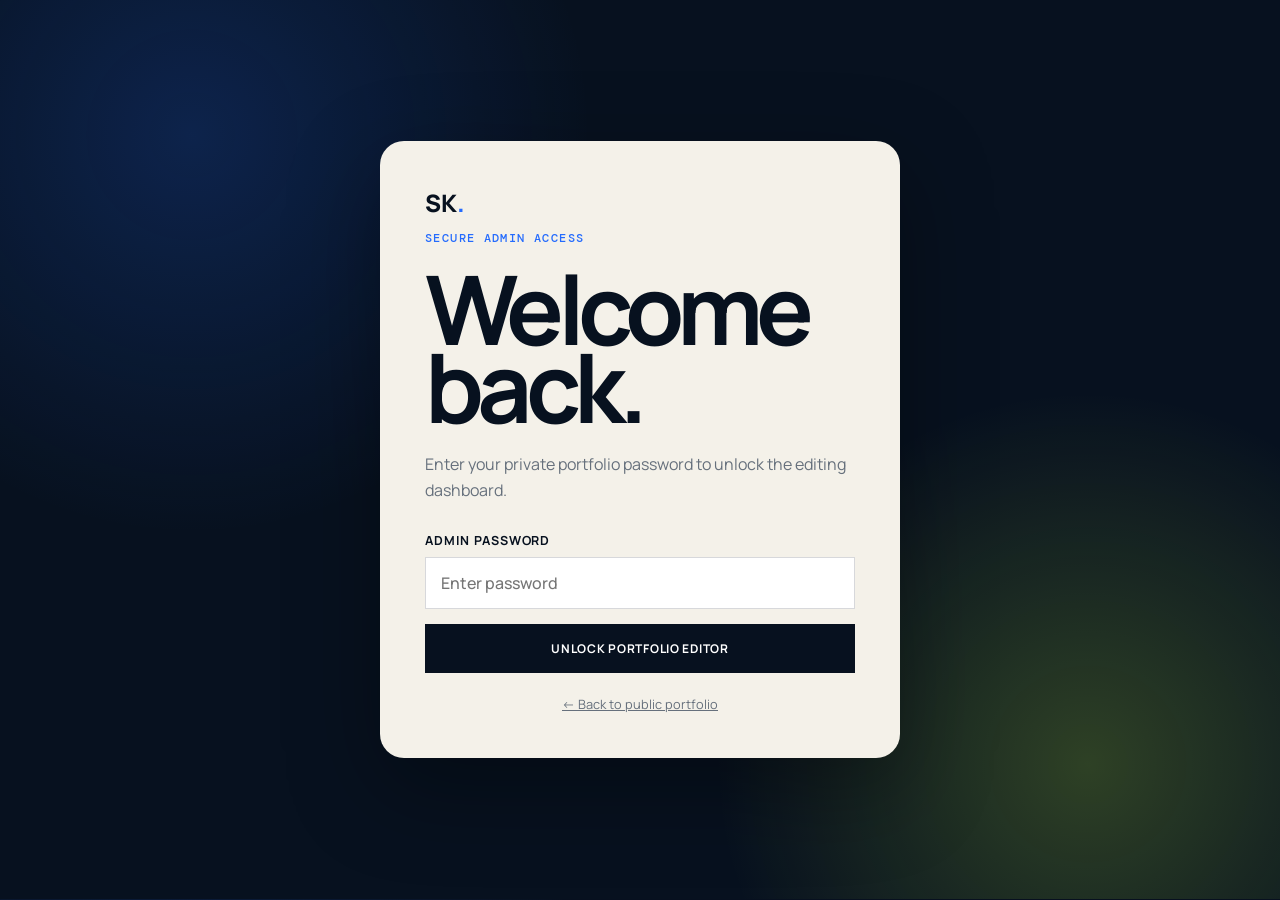
==== admin.html @ c0b86605 "Add two labeled links to every project" ====
<!doctype html>
<html lang="en">
<head><meta charset="utf-8"><meta name="viewport" content="width=device-width, initial-scale=1"><meta name="robots" content="noindex,nofollow"><title>Portfolio Admin | Siva Kalyan Karicheti</title><link rel="stylesheet" href="admin.css"></head>
<body class="locked">
  <section class="auth-screen" id="auth-screen"><form id="login-form" class="login-card"><a class="brand" href="index.html">SK<span>.</span></a><p class="eyebrow">Secure admin access</p><h1>Welcome<br>back.</h1><p>Enter your private portfolio password to unlock the editing dashboard.</p><label>Admin password<input id="admin-password" type="password" autocomplete="current-password" placeholder="Enter password" required></label><button type="submit">Unlock portfolio editor</button><p id="login-message" role="status"></p><a class="back-link" href="index.html">← Back to public portfolio</a></form></section>
  <header><a class="brand" href="index.html">SK<span>.</span></a><div><span class="status" id="status">Draft mode</span><button class="logout" id="logout" type="button">Lock</button><a class="view-site" href="index.html">View public site ↗</a></div></header>
  <main>
    <aside><p class="eyebrow">Portfolio control room</p><h1>Admin<br>studio.</h1><p>Edit your public profile, then publish directly to GitHub. Visitors can view the portfolio but cannot change it.</p><nav><a href="#identity">Identity</a><a href="#contact">Contact & socials</a><a href="#experience">Experience</a><a href="#projects">Projects</a><a href="#gallery">Gallery</a><a href="#skills">Skills</a><a href="#achievements">Achievements</a><a href="#certificates">Certificates</a><a href="#publish">Publish</a></nav></aside>
    <form id="editor-form">
      <section id="identity"><div class="section-heading"><span>01</span><div><h2>Identity</h2><p>Your main introduction, portrait and personal highlights.</p></div></div><div class="fields"><label>Full name<input id="name" required></label><label>Location<input id="location" required></label><label class="wide">Professional headline<textarea id="headline" rows="3" required></textarea></label><label class="wide">About - opening<textarea id="about-primary" rows="5" required></textarea></label><label class="wide">About - details<textarea id="about-secondary" rows="5" required></textarea></label><label class="wide file-field">Replace profile image<input id="profile-upload" type="file" accept="image/jpeg,image/png,image/webp"><small>JPG, PNG or WebP. Use a square portrait under 2 MB.</small></label></div><div class="subheading"><h3>Personal detail cards</h3><button class="add" type="button" data-add="personal">+ Add detail</button></div><div id="personal-editor" class="repeat-list compact-list"></div></section>
      <section id="contact"><div class="section-heading"><span>02</span><div><h2>Contact & socials</h2><p>Public ways for people to reach and follow you.</p></div></div><div class="fields"><label>Email<input id="email" type="email" required></label><label>Phone<input id="phone" required></label></div><div class="subheading"><h3>Additional personal information</h3><div class="add-menu"><select id="personal-info-menu" aria-label="Personal information type"><option value="Address">Address</option><option value="Date of birth">Date of birth</option><option value="Family detail">Family detail</option><option value="Custom detail">Custom detail</option></select><button class="add" id="add-personal-info" type="button">+ Add</button></div></div><p class="privacy-warning">Privacy notice: information added here will be public and may appear in Google search results.</p><div id="personal-info-editor" class="repeat-list"></div><div class="subheading"><h3>GitHub and social media links</h3><button class="add" type="button" data-add="social">+ Add link</button></div><div id="social-editor" class="repeat-list compact-list"></div></section>
      <section id="experience"><div class="section-heading"><span>03</span><div><h2>Experience & education</h2><p>Edit your complete professional timeline.</p></div><button class="add" type="button" data-add="experience">+ Add</button></div><div id="experience-editor" class="repeat-list"></div></section>
      <section id="projects"><div class="section-heading"><span>04</span><div><h2>Projects</h2><p>Add portfolio work and optional GitHub or demo links.</p></div><button class="add" type="button" data-add="project">+ Add</button></div><div id="project-editor" class="repeat-list"></div></section>
      <section id="gallery"><div class="section-heading"><span>05</span><div><h2>Gallery</h2><p>Add photos that will appear in the public gallery.</p></div><button class="add" type="button" data-add="gallery">+ Add photo</button></div><div id="gallery-editor" class="repeat-list"></div></section>
      <section id="skills"><div class="section-heading"><span>06</span><div><h2>Skills</h2><p>Add, rename or remove technical skills.</p></div><button class="add" type="button" data-add="skill">+ Add</button></div><div id="skill-editor" class="repeat-list compact-list"></div></section>
      <section id="achievements"><div class="section-heading"><span>07</span><div><h2>Achievements</h2><p>Milestones worth noticing.</p></div><button class="add" type="button" data-add="achievement">+ Add</button></div><div id="achievement-editor" class="repeat-list"></div></section>
      <section id="certificates"><div class="section-heading"><span>08</span><div><h2>Certificates</h2><p>Add certificate details and upload an image or PDF.</p></div><button class="add" type="button" data-add="certificate">+ Add</button></div><div id="certificate-editor" class="repeat-list"></div></section>
      <section id="publish" class="publish"><div class="section-heading"><span>09</span><div><h2>Publish changes</h2><p>GitHub authorization is required only when saving changes to the live website.</p></div></div><label>GitHub access token<input id="github-token" type="password" autocomplete="off" placeholder="github_pat_…" required></label><p class="security-note">The token is used only for this publish request and is never saved by the website.</p><button class="publish-button" type="submit">Publish to live portfolio</button><p id="publish-message" role="status"></p></section>
    </form>
  </main>
  <template id="achievement-template"><div class="repeat-card achievement-row"><button class="remove" type="button" aria-label="Remove achievement">×</button><label>Year<input data-key="year" required></label><label>Title<input data-key="title" required></label><label class="wide">Description<textarea data-key="description" rows="3" required></textarea></label></div></template>
  <template id="certificate-template"><div class="repeat-card certificate-row"><button class="remove" type="button" aria-label="Remove certificate">×</button><label>Certificate<input data-key="name" required></label><label>Issuer<input data-key="issuer" required></label><label class="wide">Existing certificate URL<input data-key="url" type="text" readonly placeholder="Upload a file below"></label><label class="wide file-field">Upload certificate<input class="certificate-file" type="file" accept="image/jpeg,image/png,image/webp,application/pdf"><small>Image or PDF, maximum 5 MB.</small></label></div></template>
  <template id="skill-template"><div class="repeat-card skill-row"><button class="remove" type="button" aria-label="Remove skill">×</button><label>Skill<input data-key="value" required></label></div></template>
  <template id="personal-template"><div class="repeat-card personal-row"><button class="remove" type="button" aria-label="Remove personal detail">×</button><label>Value<input data-key="value" required></label><label>Label<input data-key="label" required></label></div></template>
  <template id="social-template"><div class="repeat-card social-row"><button class="remove" type="button" aria-label="Remove social link">×</button><label>Platform / label<input data-key="label" required></label><label>Profile URL<input data-key="url" type="url" required></label></div></template>
  <template id="experience-template"><div class="repeat-card experience-row"><button class="remove" type="button" aria-label="Remove experience">×</button><label>Period<input data-key="period" required></label><label>Location<input data-key="location" required></label><label>Title<input data-key="title" required></label><label>Organization<input data-key="organization" required></label><label class="wide">Description<textarea data-key="description" rows="3" required></textarea></label></div></template>
  <template id="project-template"><div class="repeat-card project-row"><button class="remove" type="button" aria-label="Remove project">×</button><label>Number<input data-key="number" required></label><label>Category / technologies<input data-key="category" required></label><label class="wide">Project title<input data-key="title" required></label><label class="wide">Description<textarea data-key="description" rows="3" required></textarea></label><label>First link text<input data-key="link1Label" placeholder="GitHub source"></label><label>First link URL<input data-key="link1" type="url" placeholder="https://..."></label><label>Second link text<input data-key="link2Label" placeholder="Live demo"></label><label>Second link URL<input data-key="link2" type="url" placeholder="https://..."></label></div></template>
  <template id="personal-info-template"><div class="repeat-card personal-info-row"><button class="remove" type="button" aria-label="Remove personal information">×</button><label>Detail label<input data-key="label" required></label><label>Public value<input data-key="value" required></label></div></template>
  <template id="gallery-template"><div class="repeat-card gallery-row"><button class="remove" type="button" aria-label="Remove gallery item">×</button><label>Title<input data-key="title" required></label><label>Optional destination URL<input data-key="url" type="url"></label><label class="wide">Description<textarea data-key="description" rows="2"></textarea></label><label class="wide">Current image path<input data-key="image" type="text" readonly placeholder="Upload an image below"></label><label class="wide file-field">Gallery image<input class="gallery-file" type="file" accept="image/jpeg,image/png,image/webp"><small>JPG, PNG or WebP, maximum 5 MB.</small></label></div></template>
  <script src="admin.js"></script>
</body></html>
---- admin.css ----
@import url('https://fonts.googleapis.com/css2?family=DM+Mono:wght@400;500&family=Manrope:wght@400;500;600;700;800&display=swap');
:root{--ink:#07111f;--paper:#f4f1e9;--blue:#246bfd;--lime:#c8ff3d;--line:rgba(7,17,31,.16);--muted:#66707c}*{box-sizing:border-box}html{scroll-behavior:smooth}body{margin:0;background:var(--paper);color:var(--ink);font-family:Manrope,Arial,sans-serif}header{height:72px;padding:0 3vw;border-bottom:1px solid var(--line);display:flex;align-items:center;justify-content:space-between;position:sticky;top:0;background:rgba(244,241,233,.92);backdrop-filter:blur(12px);z-index:5}.brand{font-size:1.5rem;font-weight:800;color:var(--ink);text-decoration:none}.brand span,.eyebrow,.section-heading>span{color:var(--blue)}header>div{display:flex;align-items:center;gap:22px}.status{font:500 .7rem 'DM Mono';text-transform:uppercase;letter-spacing:.08em;padding:7px 10px;background:#e4e0d7}.view-site{color:var(--ink);font-size:.78rem;text-transform:uppercase;letter-spacing:.08em}main{display:grid;grid-template-columns:32% 68%;max-width:1500px;margin:auto}aside{padding:80px 4vw;position:sticky;top:72px;height:calc(100vh - 72px);border-right:1px solid var(--line)}.eyebrow{font:500 .72rem 'DM Mono';text-transform:uppercase;letter-spacing:.12em}aside h1{font-size:clamp(3.5rem,6vw,6.5rem);line-height:.86;letter-spacing:-.07em;margin:2rem 0}aside>p:last-of-type{max-width:360px;color:var(--muted);line-height:1.65}nav{display:flex;flex-direction:column;gap:10px;margin-top:3rem}nav a{color:var(--ink);text-decoration:none;font:500 .75rem 'DM Mono';text-transform:uppercase}form{padding:40px 5vw 100px}section{padding:55px 0;border-bottom:1px solid var(--line)}.section-heading{display:grid;grid-template-columns:45px 1fr auto;gap:18px;align-items:start;margin-bottom:30px}.section-heading>span{font:500 .75rem 'DM Mono'}.section-heading h2{font-size:2rem;margin:-10px 0 3px}.section-heading p{margin:0;color:var(--muted)}.fields,.repeat-card{display:grid;grid-template-columns:1fr 1fr;gap:20px}label{display:flex;flex-direction:column;gap:8px;font-size:.78rem;font-weight:700;text-transform:uppercase;letter-spacing:.07em}.wide{grid-column:1/-1}input,textarea{width:100%;border:1px solid var(--line);background:#fff;padding:14px 15px;font:500 1rem Manrope;color:var(--ink);border-radius:0}textarea{resize:vertical}input:focus,textarea:focus{outline:2px solid var(--blue);border-color:transparent}.file-field{border:1px dashed var(--line);padding:20px}.file-field input{background:transparent;border:0;padding:8px 0}.file-field small,.security-note{font-weight:400;text-transform:none;letter-spacing:0;color:var(--muted)}button{font:700 .75rem Manrope;text-transform:uppercase;letter-spacing:.06em;cursor:pointer}.add{border:1px solid var(--ink);background:transparent;padding:10px 14px}.repeat-list{display:flex;flex-direction:column;gap:14px}.repeat-card{background:#fff;padding:24px;position:relative}.remove{position:absolute;right:10px;top:8px;border:0;background:none;font-size:1.3rem;color:#8a2c2c}.publish{border-bottom:0}.publish>label{max-width:650px}.publish-button{border:0;background:var(--ink);color:#fff;padding:16px 22px;margin-top:22px}.publish-button:disabled{opacity:.5}.publish-button:hover{background:var(--blue)}#publish-message{font-weight:700}.success{color:#176b39}.error{color:#a12525}@media(max-width:850px){main{grid-template-columns:1fr}aside{position:relative;top:0;height:auto;border-right:0;border-bottom:1px solid var(--line);padding:55px 24px}aside h1{font-size:4rem}nav{display:none}form{padding:10px 24px 80px}.fields,.repeat-card{grid-template-columns:1fr}.wide{grid-column:auto}.section-heading{grid-template-columns:35px 1fr}.section-heading .add{grid-column:2;justify-self:start}header .status{display:none}}
.auth-screen{display:none}.locked>header,.locked>main{display:none}.locked .auth-screen{min-height:100vh;display:grid;place-items:center;padding:24px;background:radial-gradient(circle at 15% 15%,rgba(36,107,253,.2),transparent 30%),radial-gradient(circle at 85% 85%,rgba(200,255,61,.2),transparent 28%),var(--ink)}.login-card{width:min(520px,100%);background:var(--paper);padding:45px;border-radius:24px;box-shadow:0 30px 90px rgba(0,0,0,.35)}.login-card h1{font-size:clamp(3.5rem,8vw,6rem);line-height:.82;letter-spacing:-.07em;margin:1.5rem 0}.login-card>p:not(.eyebrow){color:var(--muted);line-height:1.65}.login-card label{margin-top:28px}.login-card button{width:100%;border:0;background:var(--ink);color:white;padding:16px;margin-top:15px}.login-card .back-link{display:block;text-align:center;margin-top:22px;color:var(--muted);font-size:.8rem}.logout{border:0;background:transparent;text-decoration:underline}.compact-list{display:grid;grid-template-columns:repeat(2,1fr);gap:14px}.skill-row{display:block}.skill-row label{padding-right:20px}@media(max-width:850px){.compact-list{grid-template-columns:1fr}.login-card{padding:30px}}
.subheading{display:flex;align-items:center;justify-content:space-between;gap:20px;margin:38px 0 16px;padding-top:25px;border-top:1px solid var(--line)}.subheading h3{margin:0;font-size:1rem}
.add-menu{display:flex;gap:8px}.add-menu select{border:1px solid var(--line);background:white;padding:10px;font:600 .78rem Manrope}.privacy-warning{margin:-4px 0 18px;padding:12px 14px;background:#fff4d6;border-left:3px solid #d99a00;color:#725300;font-size:.8rem}
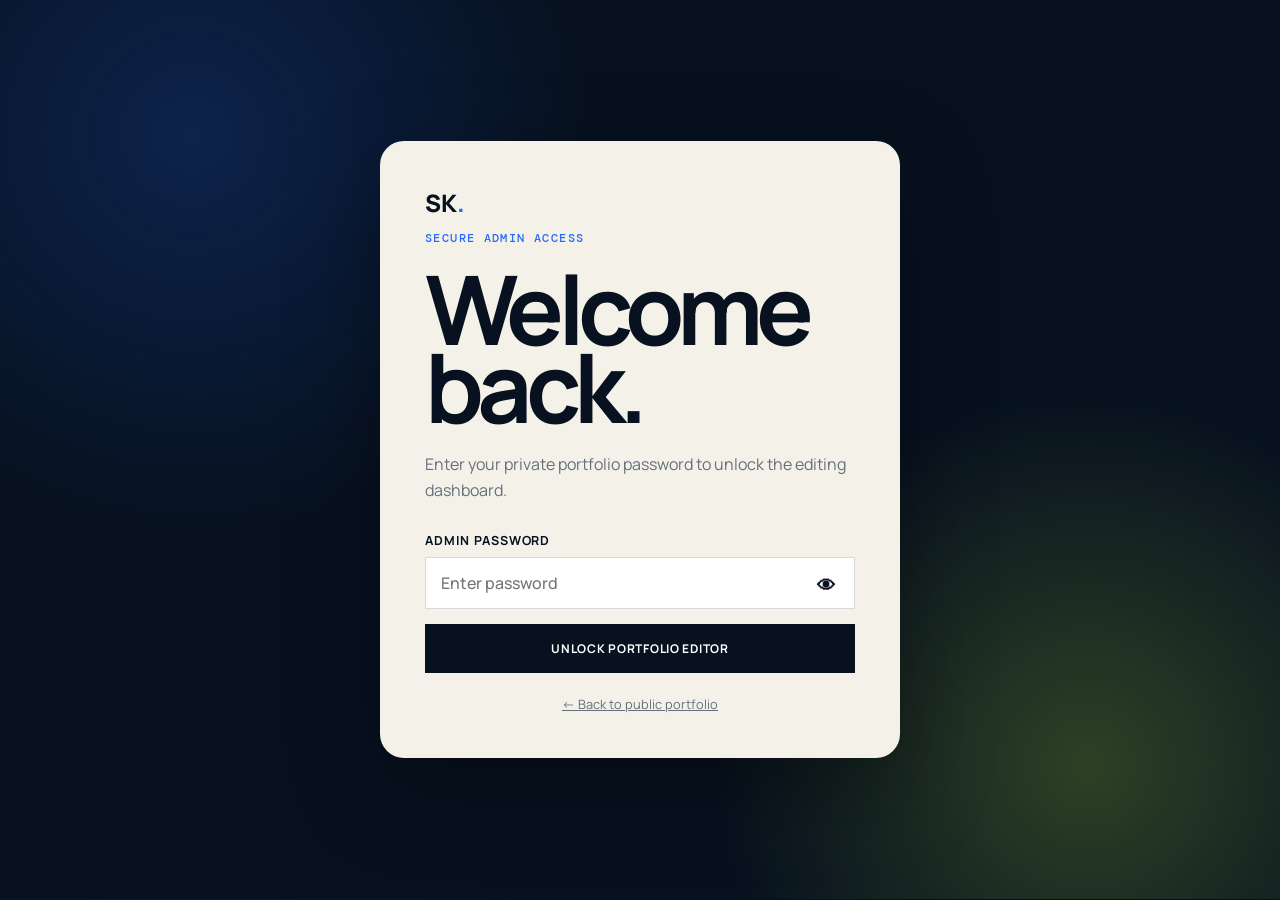
==== commit fec33ce3: "Add Admin password visibility toggle" ====
--- a/admin.html
+++ b/admin.html
@@ -1,8 +1,8 @@
 <!doctype html>
 <html lang="en">
-<head><meta charset="utf-8"><meta name="viewport" content="width=device-width, initial-scale=1"><meta name="robots" content="noindex,nofollow"><title>Portfolio Admin | Siva Kalyan Karicheti</title><link rel="stylesheet" href="admin.css"></head>
+<head><meta charset="utf-8"><meta name="viewport" content="width=device-width, initial-scale=1"><meta name="robots" content="noindex,nofollow"><title>Portfolio Admin | Siva Kalyan Karicheti</title><link rel="stylesheet" href="admin.css?v=20260703-3"></head>
 <body class="locked">
-  <section class="auth-screen" id="auth-screen"><form id="login-form" class="login-card"><a class="brand" href="index.html">SK<span>.</span></a><p class="eyebrow">Secure admin access</p><h1>Welcome<br>back.</h1><p>Enter your private portfolio password to unlock the editing dashboard.</p><label>Admin password<input id="admin-password" type="password" autocomplete="current-password" placeholder="Enter password" required></label><button type="submit">Unlock portfolio editor</button><p id="login-message" role="status"></p><a class="back-link" href="index.html">← Back to public portfolio</a></form></section>
+  <section class="auth-screen" id="auth-screen"><form id="login-form" class="login-card"><a class="brand" href="index.html">SK<span>.</span></a><p class="eyebrow">Secure admin access</p><h1>Welcome<br>back.</h1><p>Enter your private portfolio password to unlock the editing dashboard.</p><label>Admin password<span class="password-field"><input id="admin-password" type="password" autocomplete="current-password" placeholder="Enter password" required><button class="password-toggle" id="password-toggle" type="button" aria-label="Show password" title="Show password"><span aria-hidden="true">👁</span></button></span></label><button type="submit">Unlock portfolio editor</button><p id="login-message" role="status"></p><a class="back-link" href="index.html">← Back to public portfolio</a></form></section>
   <header><a class="brand" href="index.html">SK<span>.</span></a><div><span class="status" id="status">Draft mode</span><button class="logout" id="logout" type="button">Lock</button><a class="view-site" href="index.html">View public site ↗</a></div></header>
   <main>
     <aside><p class="eyebrow">Portfolio control room</p><h1>Admin<br>studio.</h1><p>Edit your public profile, then publish directly to GitHub. Visitors can view the portfolio but cannot change it.</p><nav><a href="#identity">Identity</a><a href="#contact">Contact & socials</a><a href="#experience">Experience</a><a href="#projects">Projects</a><a href="#gallery">Gallery</a><a href="#skills">Skills</a><a href="#achievements">Achievements</a><a href="#certificates">Certificates</a><a href="#publish">Publish</a></nav></aside>
@@ -12,7 +12,7 @@
       <section id="experience"><div class="section-heading"><span>03</span><div><h2>Experience & education</h2><p>Edit your complete professional timeline.</p></div><button class="add" type="button" data-add="experience">+ Add</button></div><div id="experience-editor" class="repeat-list"></div></section>
       <section id="projects"><div class="section-heading"><span>04</span><div><h2>Projects</h2><p>Add portfolio work and optional GitHub or demo links.</p></div><button class="add" type="button" data-add="project">+ Add</button></div><div id="project-editor" class="repeat-list"></div></section>
       <section id="gallery"><div class="section-heading"><span>05</span><div><h2>Gallery</h2><p>Add photos that will appear in the public gallery.</p></div><button class="add" type="button" data-add="gallery">+ Add photo</button></div><div id="gallery-editor" class="repeat-list"></div></section>
-      <section id="skills"><div class="section-heading"><span>06</span><div><h2>Skills</h2><p>Add, rename or remove technical skills.</p></div><button class="add" type="button" data-add="skill">+ Add</button></div><div id="skill-editor" class="repeat-list compact-list"></div></section>
+      <section id="skills"><div class="section-heading"><span>06</span><div><h2>Skills</h2><p>Add, rename or remove skills and describe your experience with each one.</p></div><button class="add" type="button" data-add="skill">+ Add</button></div><div id="skill-editor" class="repeat-list"></div></section>
       <section id="achievements"><div class="section-heading"><span>07</span><div><h2>Achievements</h2><p>Milestones worth noticing.</p></div><button class="add" type="button" data-add="achievement">+ Add</button></div><div id="achievement-editor" class="repeat-list"></div></section>
       <section id="certificates"><div class="section-heading"><span>08</span><div><h2>Certificates</h2><p>Add certificate details and upload an image or PDF.</p></div><button class="add" type="button" data-add="certificate">+ Add</button></div><div id="certificate-editor" class="repeat-list"></div></section>
       <section id="publish" class="publish"><div class="section-heading"><span>09</span><div><h2>Publish changes</h2><p>GitHub authorization is required only when saving changes to the live website.</p></div></div><label>GitHub access token<input id="github-token" type="password" autocomplete="off" placeholder="github_pat_…" required></label><p class="security-note">The token is used only for this publish request and is never saved by the website.</p><button class="publish-button" type="submit">Publish to live portfolio</button><p id="publish-message" role="status"></p></section>
@@ -20,12 +20,12 @@
   </main>
   <template id="achievement-template"><div class="repeat-card achievement-row"><button class="remove" type="button" aria-label="Remove achievement">×</button><label>Year<input data-key="year" required></label><label>Title<input data-key="title" required></label><label class="wide">Description<textarea data-key="description" rows="3" required></textarea></label></div></template>
   <template id="certificate-template"><div class="repeat-card certificate-row"><button class="remove" type="button" aria-label="Remove certificate">×</button><label>Certificate<input data-key="name" required></label><label>Issuer<input data-key="issuer" required></label><label class="wide">Existing certificate URL<input data-key="url" type="text" readonly placeholder="Upload a file below"></label><label class="wide file-field">Upload certificate<input class="certificate-file" type="file" accept="image/jpeg,image/png,image/webp,application/pdf"><small>Image or PDF, maximum 5 MB.</small></label></div></template>
-  <template id="skill-template"><div class="repeat-card skill-row"><button class="remove" type="button" aria-label="Remove skill">×</button><label>Skill<input data-key="value" required></label></div></template>
+  <template id="skill-template"><div class="repeat-card skill-row"><button class="remove" type="button" aria-label="Remove skill">×</button><label class="wide">Skill name<input data-key="name" required placeholder="e.g. Python"></label><label class="wide">Skill details<textarea data-key="description" rows="4" placeholder="Describe your experience, tools and projects using this skill."></textarea></label></div></template>
   <template id="personal-template"><div class="repeat-card personal-row"><button class="remove" type="button" aria-label="Remove personal detail">×</button><label>Value<input data-key="value" required></label><label>Label<input data-key="label" required></label></div></template>
   <template id="social-template"><div class="repeat-card social-row"><button class="remove" type="button" aria-label="Remove social link">×</button><label>Platform / label<input data-key="label" required></label><label>Profile URL<input data-key="url" type="url" required></label></div></template>
   <template id="experience-template"><div class="repeat-card experience-row"><button class="remove" type="button" aria-label="Remove experience">×</button><label>Period<input data-key="period" required></label><label>Location<input data-key="location" required></label><label>Title<input data-key="title" required></label><label>Organization<input data-key="organization" required></label><label class="wide">Description<textarea data-key="description" rows="3" required></textarea></label></div></template>
   <template id="project-template"><div class="repeat-card project-row"><button class="remove" type="button" aria-label="Remove project">×</button><label>Number<input data-key="number" required></label><label>Category / technologies<input data-key="category" required></label><label class="wide">Project title<input data-key="title" required></label><label class="wide">Description<textarea data-key="description" rows="3" required></textarea></label><label>First link text<input data-key="link1Label" placeholder="GitHub source"></label><label>First link URL<input data-key="link1" type="url" placeholder="https://..."></label><label>Second link text<input data-key="link2Label" placeholder="Live demo"></label><label>Second link URL<input data-key="link2" type="url" placeholder="https://..."></label></div></template>
   <template id="personal-info-template"><div class="repeat-card personal-info-row"><button class="remove" type="button" aria-label="Remove personal information">×</button><label>Detail label<input data-key="label" required></label><label>Public value<input data-key="value" required></label></div></template>
   <template id="gallery-template"><div class="repeat-card gallery-row"><button class="remove" type="button" aria-label="Remove gallery item">×</button><label>Title<input data-key="title" required></label><label>Optional destination URL<input data-key="url" type="url"></label><label class="wide">Description<textarea data-key="description" rows="2"></textarea></label><label class="wide">Current image path<input data-key="image" type="text" readonly placeholder="Upload an image below"></label><label class="wide file-field">Gallery image<input class="gallery-file" type="file" accept="image/jpeg,image/png,image/webp"><small>JPG, PNG or WebP, maximum 5 MB.</small></label></div></template>
-  <script src="admin.js"></script>
+  <script src="admin.js?v=20260703-3"></script>
 </body></html>
--- a/admin.css
+++ b/admin.css
@@ -1,5 +1,6 @@
 @import url('https://fonts.googleapis.com/css2?family=DM+Mono:wght@400;500&family=Manrope:wght@400;500;600;700;800&display=swap');
 :root{--ink:#07111f;--paper:#f4f1e9;--blue:#246bfd;--lime:#c8ff3d;--line:rgba(7,17,31,.16);--muted:#66707c}*{box-sizing:border-box}html{scroll-behavior:smooth}body{margin:0;background:var(--paper);color:var(--ink);font-family:Manrope,Arial,sans-serif}header{height:72px;padding:0 3vw;border-bottom:1px solid var(--line);display:flex;align-items:center;justify-content:space-between;position:sticky;top:0;background:rgba(244,241,233,.92);backdrop-filter:blur(12px);z-index:5}.brand{font-size:1.5rem;font-weight:800;color:var(--ink);text-decoration:none}.brand span,.eyebrow,.section-heading>span{color:var(--blue)}header>div{display:flex;align-items:center;gap:22px}.status{font:500 .7rem 'DM Mono';text-transform:uppercase;letter-spacing:.08em;padding:7px 10px;background:#e4e0d7}.view-site{color:var(--ink);font-size:.78rem;text-transform:uppercase;letter-spacing:.08em}main{display:grid;grid-template-columns:32% 68%;max-width:1500px;margin:auto}aside{padding:80px 4vw;position:sticky;top:72px;height:calc(100vh - 72px);border-right:1px solid var(--line)}.eyebrow{font:500 .72rem 'DM Mono';text-transform:uppercase;letter-spacing:.12em}aside h1{font-size:clamp(3.5rem,6vw,6.5rem);line-height:.86;letter-spacing:-.07em;margin:2rem 0}aside>p:last-of-type{max-width:360px;color:var(--muted);line-height:1.65}nav{display:flex;flex-direction:column;gap:10px;margin-top:3rem}nav a{color:var(--ink);text-decoration:none;font:500 .75rem 'DM Mono';text-transform:uppercase}form{padding:40px 5vw 100px}section{padding:55px 0;border-bottom:1px solid var(--line)}.section-heading{display:grid;grid-template-columns:45px 1fr auto;gap:18px;align-items:start;margin-bottom:30px}.section-heading>span{font:500 .75rem 'DM Mono'}.section-heading h2{font-size:2rem;margin:-10px 0 3px}.section-heading p{margin:0;color:var(--muted)}.fields,.repeat-card{display:grid;grid-template-columns:1fr 1fr;gap:20px}label{display:flex;flex-direction:column;gap:8px;font-size:.78rem;font-weight:700;text-transform:uppercase;letter-spacing:.07em}.wide{grid-column:1/-1}input,textarea{width:100%;border:1px solid var(--line);background:#fff;padding:14px 15px;font:500 1rem Manrope;color:var(--ink);border-radius:0}textarea{resize:vertical}input:focus,textarea:focus{outline:2px solid var(--blue);border-color:transparent}.file-field{border:1px dashed var(--line);padding:20px}.file-field input{background:transparent;border:0;padding:8px 0}.file-field small,.security-note{font-weight:400;text-transform:none;letter-spacing:0;color:var(--muted)}button{font:700 .75rem Manrope;text-transform:uppercase;letter-spacing:.06em;cursor:pointer}.add{border:1px solid var(--ink);background:transparent;padding:10px 14px}.repeat-list{display:flex;flex-direction:column;gap:14px}.repeat-card{background:#fff;padding:24px;position:relative}.remove{position:absolute;right:10px;top:8px;border:0;background:none;font-size:1.3rem;color:#8a2c2c}.publish{border-bottom:0}.publish>label{max-width:650px}.publish-button{border:0;background:var(--ink);color:#fff;padding:16px 22px;margin-top:22px}.publish-button:disabled{opacity:.5}.publish-button:hover{background:var(--blue)}#publish-message{font-weight:700}.success{color:#176b39}.error{color:#a12525}@media(max-width:850px){main{grid-template-columns:1fr}aside{position:relative;top:0;height:auto;border-right:0;border-bottom:1px solid var(--line);padding:55px 24px}aside h1{font-size:4rem}nav{display:none}form{padding:10px 24px 80px}.fields,.repeat-card{grid-template-columns:1fr}.wide{grid-column:auto}.section-heading{grid-template-columns:35px 1fr}.section-heading .add{grid-column:2;justify-self:start}header .status{display:none}}
-.auth-screen{display:none}.locked>header,.locked>main{display:none}.locked .auth-screen{min-height:100vh;display:grid;place-items:center;padding:24px;background:radial-gradient(circle at 15% 15%,rgba(36,107,253,.2),transparent 30%),radial-gradient(circle at 85% 85%,rgba(200,255,61,.2),transparent 28%),var(--ink)}.login-card{width:min(520px,100%);background:var(--paper);padding:45px;border-radius:24px;box-shadow:0 30px 90px rgba(0,0,0,.35)}.login-card h1{font-size:clamp(3.5rem,8vw,6rem);line-height:.82;letter-spacing:-.07em;margin:1.5rem 0}.login-card>p:not(.eyebrow){color:var(--muted);line-height:1.65}.login-card label{margin-top:28px}.login-card button{width:100%;border:0;background:var(--ink);color:white;padding:16px;margin-top:15px}.login-card .back-link{display:block;text-align:center;margin-top:22px;color:var(--muted);font-size:.8rem}.logout{border:0;background:transparent;text-decoration:underline}.compact-list{display:grid;grid-template-columns:repeat(2,1fr);gap:14px}.skill-row{display:block}.skill-row label{padding-right:20px}@media(max-width:850px){.compact-list{grid-template-columns:1fr}.login-card{padding:30px}}
+.auth-screen{display:none}.locked>header,.locked>main{display:none}.locked .auth-screen{min-height:100vh;display:grid;place-items:center;padding:24px;background:radial-gradient(circle at 15% 15%,rgba(36,107,253,.2),transparent 30%),radial-gradient(circle at 85% 85%,rgba(200,255,61,.2),transparent 28%),var(--ink)}.login-card{width:min(520px,100%);background:var(--paper);padding:45px;border-radius:24px;box-shadow:0 30px 90px rgba(0,0,0,.35)}.login-card h1{font-size:clamp(3.5rem,8vw,6rem);line-height:.82;letter-spacing:-.07em;margin:1.5rem 0}.login-card>p:not(.eyebrow){color:var(--muted);line-height:1.65}.login-card label{margin-top:28px}.login-card button{width:100%;border:0;background:var(--ink);color:white;padding:16px;margin-top:15px}.login-card .back-link{display:block;text-align:center;margin-top:22px;color:var(--muted);font-size:.8rem}.logout{border:0;background:transparent;text-decoration:underline}.compact-list{display:grid;grid-template-columns:repeat(2,1fr);gap:14px}.skill-row{display:grid;grid-template-columns:1fr;gap:18px;border-left:4px solid var(--blue)}.skill-row label{padding-right:20px}.skill-row textarea{min-height:125px;background:#f8faff}.skill-row textarea::placeholder{color:#8993a2}@media(max-width:850px){.compact-list{grid-template-columns:1fr}.login-card{padding:30px}.skill-row label{padding-right:0}}
+.password-field{position:relative;display:block}.password-field input{padding-right:58px}.login-card .password-toggle{position:absolute;right:5px;top:5px;width:46px;height:46px;margin:0;padding:0;display:grid;place-items:center;background:transparent;color:var(--ink);font-size:1.15rem;border-radius:8px}.login-card .password-toggle:hover,.login-card .password-toggle.visible{background:rgba(36,107,253,.12);color:var(--blue)}
 .subheading{display:flex;align-items:center;justify-content:space-between;gap:20px;margin:38px 0 16px;padding-top:25px;border-top:1px solid var(--line)}.subheading h3{margin:0;font-size:1rem}
 .add-menu{display:flex;gap:8px}.add-menu select{border:1px solid var(--line);background:white;padding:10px;font:600 .78rem Manrope}.privacy-warning{margin:-4px 0 18px;padding:12px 14px;background:#fff4d6;border-left:3px solid #d99a00;color:#725300;font-size:.8rem}
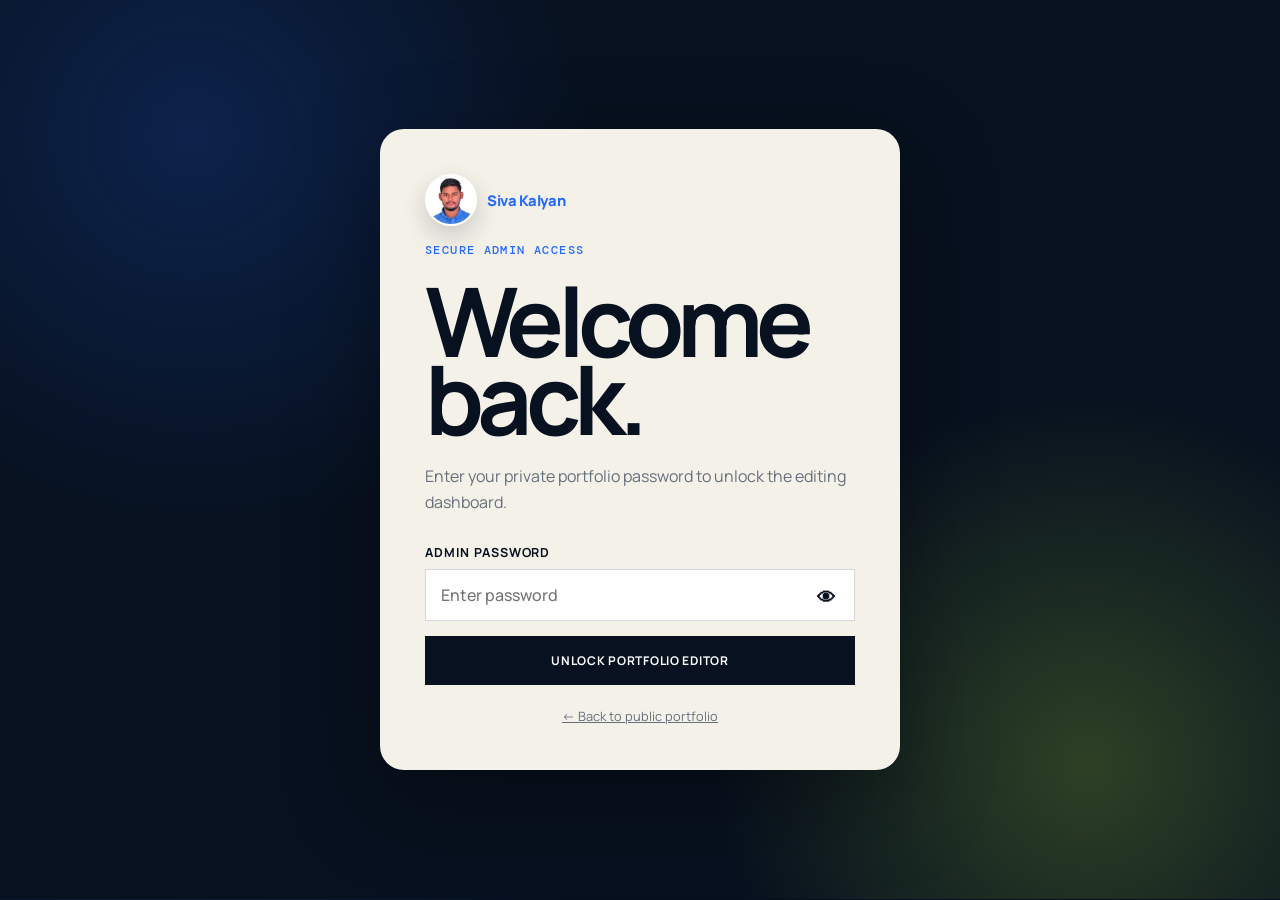
==== commit 057d7a61: "Replace header initials with profile image" ====
--- a/admin.html
+++ b/admin.html
@@ -1,9 +1,9 @@
 <!doctype html>
 <html lang="en">
-<head><meta charset="utf-8"><meta name="viewport" content="width=device-width, initial-scale=1"><meta name="robots" content="noindex,nofollow"><title>Portfolio Admin | Siva Kalyan Karicheti</title><link rel="stylesheet" href="admin.css?v=20260703-3"></head>
+<head><meta charset="utf-8"><meta name="viewport" content="width=device-width, initial-scale=1"><meta name="robots" content="noindex,nofollow"><title>Portfolio Admin | Siva Kalyan Karicheti</title><link rel="stylesheet" href="admin.css?v=20260703-4"></head>
 <body class="locked">
-  <section class="auth-screen" id="auth-screen"><form id="login-form" class="login-card"><a class="brand" href="index.html">SK<span>.</span></a><p class="eyebrow">Secure admin access</p><h1>Welcome<br>back.</h1><p>Enter your private portfolio password to unlock the editing dashboard.</p><label>Admin password<span class="password-field"><input id="admin-password" type="password" autocomplete="current-password" placeholder="Enter password" required><button class="password-toggle" id="password-toggle" type="button" aria-label="Show password" title="Show password"><span aria-hidden="true">👁</span></button></span></label><button type="submit">Unlock portfolio editor</button><p id="login-message" role="status"></p><a class="back-link" href="index.html">← Back to public portfolio</a></form></section>
-  <header><a class="brand" href="index.html">SK<span>.</span></a><div><span class="status" id="status">Draft mode</span><button class="logout" id="logout" type="button">Lock</button><a class="view-site" href="index.html">View public site ↗</a></div></header>
+  <section class="auth-screen" id="auth-screen"><form id="login-form" class="login-card"><a class="brand image-brand" href="index.html"><img class="brand-photo" src="assets/profile.jpg" alt="Portrait of Siva Kalyan Karicheti"><span class="brand-name">Siva Kalyan</span></a><p class="eyebrow">Secure admin access</p><h1>Welcome<br>back.</h1><p>Enter your private portfolio password to unlock the editing dashboard.</p><label>Admin password<span class="password-field"><input id="admin-password" type="password" autocomplete="current-password" placeholder="Enter password" required><button class="password-toggle" id="password-toggle" type="button" aria-label="Show password" title="Show password"><span aria-hidden="true">👁</span></button></span></label><button type="submit">Unlock portfolio editor</button><p id="login-message" role="status"></p><a class="back-link" href="index.html">← Back to public portfolio</a></form></section>
+  <header><a class="brand image-brand" href="index.html"><img class="brand-photo" src="assets/profile.jpg" alt="Portrait of Siva Kalyan Karicheti"><span class="brand-name">Siva Kalyan</span></a><div><span class="status" id="status">Draft mode</span><button class="logout" id="logout" type="button">Lock</button><a class="view-site" href="index.html">View public site ↗</a></div></header>
   <main>
     <aside><p class="eyebrow">Portfolio control room</p><h1>Admin<br>studio.</h1><p>Edit your public profile, then publish directly to GitHub. Visitors can view the portfolio but cannot change it.</p><nav><a href="#identity">Identity</a><a href="#contact">Contact & socials</a><a href="#experience">Experience</a><a href="#projects">Projects</a><a href="#gallery">Gallery</a><a href="#skills">Skills</a><a href="#achievements">Achievements</a><a href="#certificates">Certificates</a><a href="#publish">Publish</a></nav></aside>
     <form id="editor-form">
--- a/admin.css
+++ b/admin.css
@@ -4,3 +4,10 @@
 .password-field{position:relative;display:block}.password-field input{padding-right:58px}.login-card .password-toggle{position:absolute;right:5px;top:5px;width:46px;height:46px;margin:0;padding:0;display:grid;place-items:center;background:transparent;color:var(--ink);font-size:1.15rem;border-radius:8px}.login-card .password-toggle:hover,.login-card .password-toggle.visible{background:rgba(36,107,253,.12);color:var(--blue)}
 .subheading{display:flex;align-items:center;justify-content:space-between;gap:20px;margin:38px 0 16px;padding-top:25px;border-top:1px solid var(--line)}.subheading h3{margin:0;font-size:1rem}
 .add-menu{display:flex;gap:8px}.add-menu select{border:1px solid var(--line);background:white;padding:10px;font:600 .78rem Manrope}.privacy-warning{margin:-4px 0 18px;padding:12px 14px;background:#fff4d6;border-left:3px solid #d99a00;color:#725300;font-size:.8rem}
+
+.image-brand{display:inline-flex;align-items:center;gap:10px;letter-spacing:0}
+.brand-photo{width:44px;height:44px;border-radius:50%;object-fit:cover;border:2px solid #fff;box-shadow:0 10px 24px rgba(7,17,31,.18)}
+.brand-name{font-size:.92rem;font-weight:900;letter-spacing:-.03em;color:var(--ink);white-space:nowrap}
+.login-card .brand{display:inline-flex}
+.login-card .brand-photo{width:52px;height:52px}
+@media(max-width:560px){.brand-name{display:none}.brand-photo{width:42px;height:42px}}
